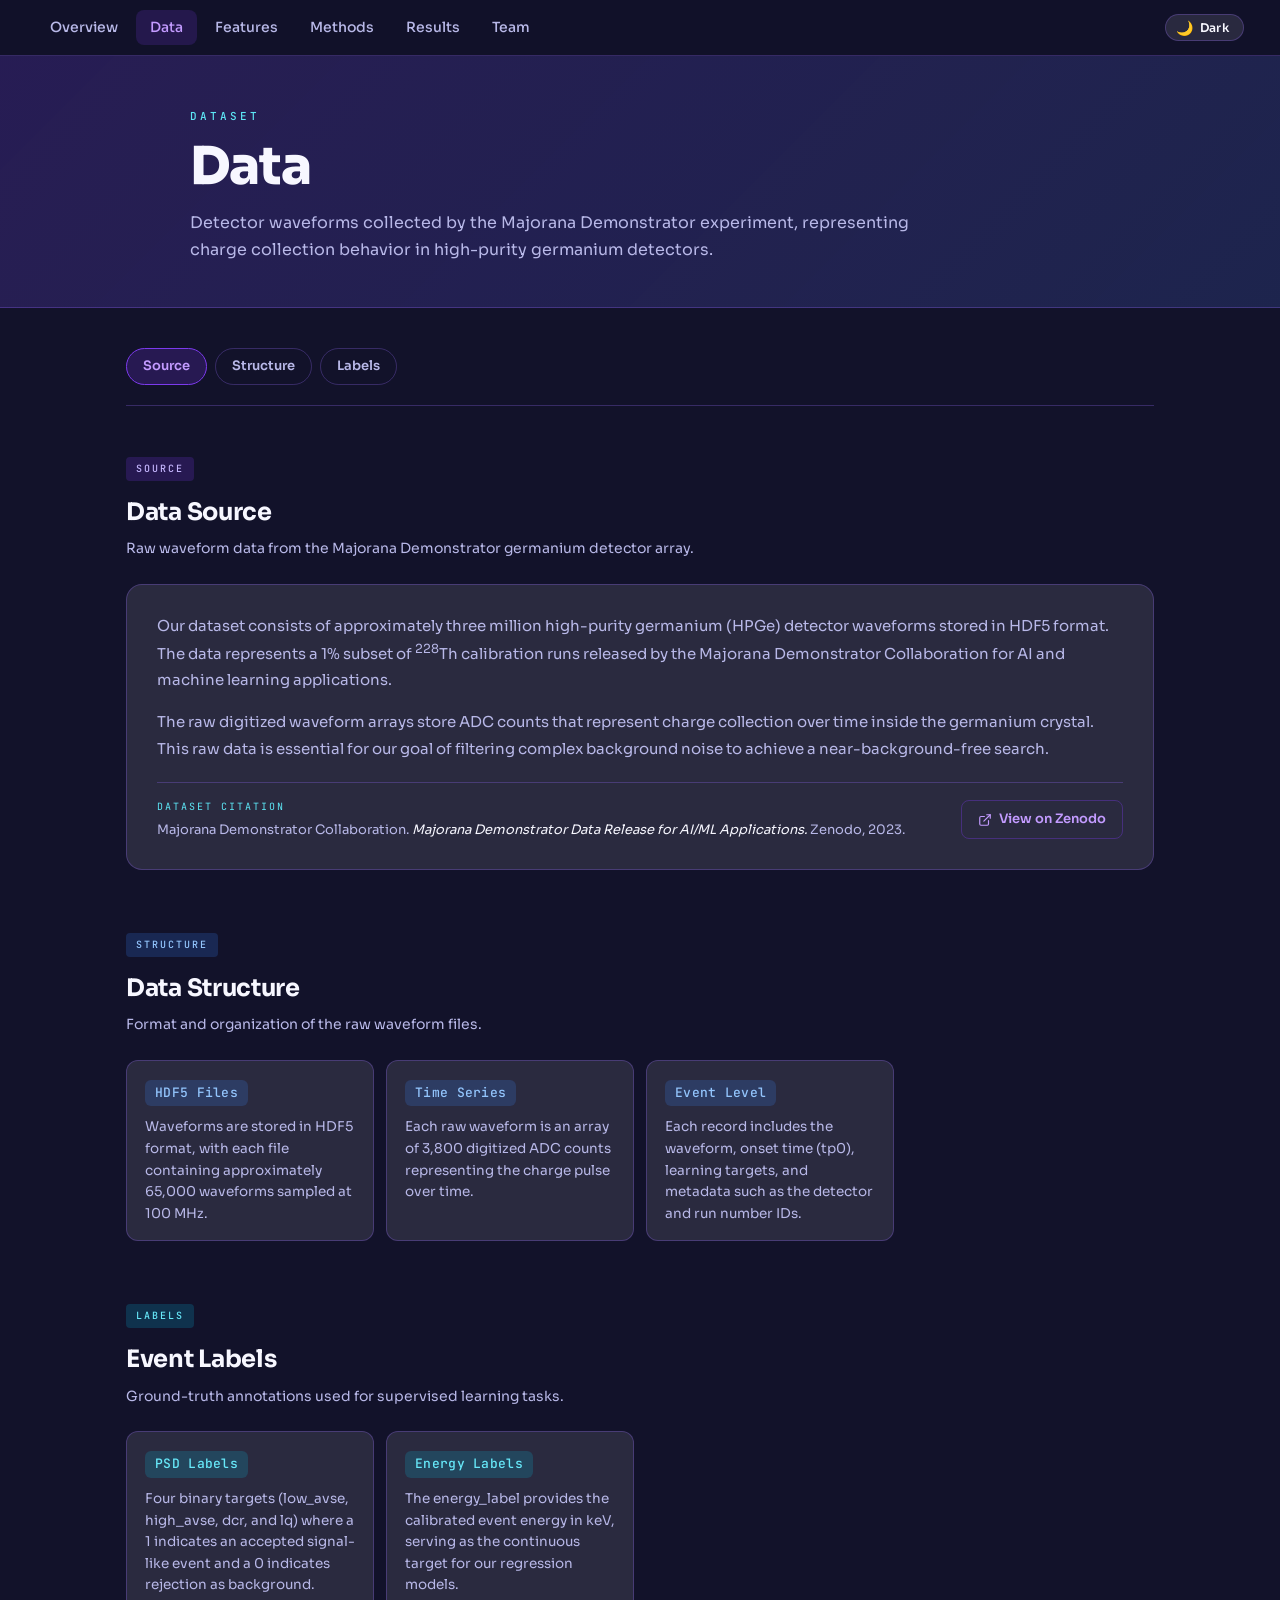
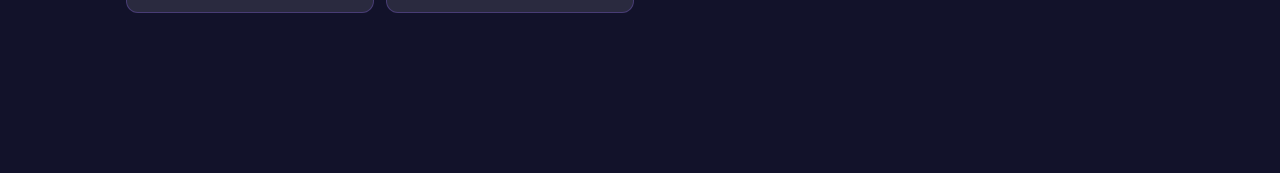
==== docs/data.html @ 9c604a99 "added dark/light theme" ====
<!DOCTYPE html>
<html lang="en">
<head>
  <meta charset="UTF-8" />
  <meta name="viewport" content="width=device-width, initial-scale=1.0" />
  <title>Data | Majorana Neutrino Hunt</title>
  <link rel="preconnect" href="https://fonts.googleapis.com">
  <link rel="preconnect" href="https://fonts.gstatic.com" crossorigin>
  <link href="https://fonts.googleapis.com/css2?family=Sora:wght@300;400;600;700;800&family=JetBrains+Mono:wght@400;500&display=swap" rel="stylesheet">
  <link rel="stylesheet" href="style.css" />
</head>

<script>
  // Apply saved theme immediately
  const saved = localStorage.getItem('theme') || 'dark';
  if (saved === 'light') {
    document.documentElement.setAttribute('data-theme', 'light');
    document.getElementById('theme-toggle').innerHTML = '<span class="toggle-icon">☀️</span><span class="toggle-label">Light</span>';
  }

  function toggleTheme() {
    const isLight = document.documentElement.getAttribute('data-theme') === 'light';
    if (isLight) {
      document.documentElement.removeAttribute('data-theme');
      localStorage.setItem('theme', 'dark');
      document.getElementById('theme-toggle').innerHTML = '<span class="toggle-icon">🌙</span><span class="toggle-label">Dark</span>';
    } else {
      document.documentElement.setAttribute('data-theme', 'light');
      localStorage.setItem('theme', 'light');
      document.getElementById('theme-toggle').innerHTML = '<span class="toggle-icon">☀️</span><span class="toggle-label">Light</span>';
    }
  }
</script>

<body class="subpage">

  <header class="topnav visible">
    <span class="topnav-brand">Majorana Neutrino Hunt</span>
    <nav class="topnav-links">
      <a href="index.html">Overview</a>
      <a href="data.html" class="active">Data</a>
      <a href="features.html">Features</a>
      <a href="methods.html">Methods</a>
      <a href="results.html">Results</a>
      <a href="team.html">Team</a>
    </nav>

    <button class="theme-toggle" id="theme-toggle" onclick="toggleTheme()">
      <span class="toggle-icon">🌙</span>
      <span class="toggle-label">Dark</span>
    </button>
  </header>

  <div class="subpage-layout">

    <div class="page-header">
      <div class="page-header-inner">
        <p class="page-eyebrow">Dataset</p>
        <h1 class="page-title">Data</h1>
        <p class="page-desc">
          Detector waveforms collected by the Majorana Demonstrator experiment,
          representing charge collection behavior in high-purity germanium detectors.
        </p>
      </div>
    </div>

    <main class="subpage-content">

      <div class="category-nav">
        <a href="#source" class="cat-link active">Source</a>
        <a href="#structure" class="cat-link">Structure</a>
        <a href="#labels" class="cat-link">Labels</a>
      </div>

      <!-- SOURCE -->
      <section id="source" class="feature-section">
        <div class="feature-section-header">
          <div class="feature-section-badge time">Source</div>
          <h2>Data Source</h2>
          <p>Raw waveform data from the Majorana Demonstrator germanium detector array.</p>
        </div>

        <div class="data-prose-card">
          <p>
            Our dataset consists of approximately three million high-purity germanium (HPGe) detector
            waveforms stored in HDF5 format. The data represents a 1% subset of
            <sup>228</sup>Th calibration runs released by the Majorana Demonstrator Collaboration
            for AI and machine learning applications.
          </p>
          <p>
            The raw digitized waveform arrays store ADC counts that represent charge collection over
            time inside the germanium crystal. This raw data is essential for our goal of filtering
            complex background noise to achieve a near-background-free search.
          </p>
          <div class="citation-row">
            <div class="citation-text">
              <span class="citation-label">Dataset Citation</span>
              Majorana Demonstrator Collaboration. <em>Majorana Demonstrator Data Release for AI/ML
              Applications.</em> Zenodo, 2023.
            </div>
            <a class="citation-link"
               href="https://zenodo.org/records/8257027"
               target="_blank"
               rel="noopener noreferrer">
              <svg width="14" height="14" viewBox="0 0 24 24" fill="none" stroke="currentColor" stroke-width="2" stroke-linecap="round" stroke-linejoin="round"><path d="M18 13v6a2 2 0 0 1-2 2H5a2 2 0 0 1-2-2V8a2 2 0 0 1 2-2h6"/><polyline points="15 3 21 3 21 9"/><line x1="10" y1="14" x2="21" y2="3"/></svg>
              View on Zenodo
            </a>
          </div>
        </div>
      </section>

      <!-- STRUCTURE -->
      <section id="structure" class="feature-section">
        <div class="feature-section-header">
          <div class="feature-section-badge tail">Structure</div>
          <h2>Data Structure</h2>
          <p>Format and organization of the raw waveform files.</p>
        </div>
        <div class="feature-grid">
          <div class="feature-card">
            <span class="feat-tag tail">HDF5 Files</span>
            <p>Waveforms are stored in HDF5 format, with each file containing approximately 65,000 waveforms sampled at 100 MHz.</p>
          </div>
          <div class="feature-card">
            <span class="feat-tag tail">Time Series</span>
            <p>Each raw waveform is an array of 3,800 digitized ADC counts representing the charge pulse over time.</p>
          </div>
          <div class="feature-card">
            <span class="feat-tag tail">Event Level</span>
            <p>Each record includes the waveform, onset time (tp0), learning targets, and metadata such as the detector and run number IDs.</p>
          </div>
        </div>
      </section>

      <!-- LABELS -->
      <section id="labels" class="feature-section">
        <div class="feature-section-header">
          <div class="feature-section-badge grad">Labels</div>
          <h2>Event Labels</h2>
          <p>Ground-truth annotations used for supervised learning tasks.</p>
        </div>
        <div class="feature-grid">
          <div class="feature-card">
            <span class="feat-tag grad">PSD Labels</span>
            <p>Four binary targets (low_avse, high_avse, dcr, and lq) where a 1 indicates an accepted signal-like event and a 0 indicates rejection as background.</p>
          </div>
          <div class="feature-card">
            <span class="feat-tag grad">Energy Labels</span>
            <p>The energy_label provides the calibrated event energy in keV, serving as the continuous target for our regression models.</p>
          </div>
        </div>
      </section>

    </main>
  </div>

</body>
</html>
---- docs/style.css ----
/* ============================================================
   ROOT & RESET
   ============================================================ */

/* DEFAULT: Dark theme */
:root {
  --bg: #12122a;
  --bg-surface: #1a1a3a;
  --text: #f7f7ff;
  --text-muted: #b8b8e8;
  --border: rgba(150, 110, 255, 0.28);
  --accent: #7c3aed;
  --accent-bright: #c39bff;
  --accent-blue: #7fb6ff;
  --accent-cyan: #5de6f5;
  --card-bg: rgba(255, 255, 255, 0.10);
  --card-hover: rgba(124, 58, 237, 0.18);
  --nav-bg: rgba(18, 18, 42, 0.95);
  --nav-h: 56px;
}

/* LIGHT theme overrides */
[data-theme="light"] {
  --bg: #f4f4fb;
  --bg-surface: #eaeaf5;
  --text: #0f0f2a;
  --text-muted: #5a5a8a;
  --border: rgba(100, 60, 200, 0.18);
  --accent: #7c3aed;
  --accent-bright: #6d28d9;
  --accent-blue: #2563eb;
  --accent-cyan: #0891b2;
  --card-bg: rgba(124, 58, 237, 0.06);
  --card-hover: rgba(124, 58, 237, 0.12);
  --nav-bg: rgba(244, 244, 251, 0.95);
}

* { box-sizing: border-box; margin: 0; padding: 0; }

html { scroll-behavior: smooth; }

body {
  font-family: 'Sora', system-ui, sans-serif;
  background: var(--bg);
  color: var(--text);
  line-height: 1.6;
  overflow-x: hidden;
  transition: background 0.3s ease, color 0.3s ease;
}

/* ============================================================
   STICKY TOP NAV
   ============================================================ */
.topnav {
  position: fixed;
  top: 0; left: 0; right: 0;
  z-index: 100;
  height: var(--nav-h);
  background: var(--nav-bg);
  backdrop-filter: blur(16px);
  -webkit-backdrop-filter: blur(16px);
  border-bottom: 1px solid var(--border);
  display: flex;
  align-items: center;
  justify-content: center;
  padding: 0 36px;
  gap: 16px;
  opacity: 0;
  pointer-events: none;
  transform: translateY(-100%);
  transition: opacity 0.3s ease, transform 0.3s ease, background 0.3s ease;
}

.topnav-brand { display: none; }

.topnav.visible {
  opacity: 1;
  pointer-events: all;
  transform: translateY(0);
}

body.subpage .topnav { justify-content: space-between; }

.topnav-links { display: flex; gap: 4px; }

.topnav-links a {
  text-decoration: none;
  color: var(--text-muted);
  padding: 6px 14px;
  border-radius: 8px;
  font-size: 14px;
  font-weight: 500;
  transition: color 0.2s, background 0.2s;
}

.topnav-links a:hover { color: var(--text); background: var(--card-bg); }

.topnav-links a.active {
  color: var(--accent-bright);
  background: rgba(124, 58, 237, 0.18);
}

/* ============================================================
   THEME TOGGLE BUTTON
   ============================================================ */
.theme-toggle {
  display: flex;
  align-items: center;
  gap: 6px;
  background: var(--card-bg);
  border: 1px solid var(--border);
  color: var(--text);
  border-radius: 20px;
  padding: 5px 14px 5px 10px;
  cursor: pointer;
  font-size: 12px;
  font-family: inherit;
  font-weight: 600;
  letter-spacing: 0.3px;
  transition: background 0.2s, border-color 0.2s, color 0.2s;
  flex-shrink: 0;
  white-space: nowrap;
}

.theme-toggle:hover {
  background: var(--card-hover);
  border-color: var(--accent);
}

.theme-toggle .toggle-icon { font-size: 14px; line-height: 1; }

@media (max-width: 640px) {
  .theme-toggle .toggle-label { display: none; }
}

/* ============================================================
   HERO SCREEN
   ============================================================ */
.hero-screen {
  position: relative;
  min-height: 100vh;
  display: flex;
  align-items: center;
  justify-content: center;
  overflow: hidden;
}

.hero-bg {
  position: absolute;
  inset: 0;
  background: radial-gradient(ellipse 80% 60% at 50% 40%, rgba(99, 40, 200, 0.18) 0%, transparent 70%),
              radial-gradient(ellipse 50% 40% at 20% 80%, rgba(59, 130, 246, 0.12) 0%, transparent 60%),
              linear-gradient(160deg, #080820 0%, #0a0830 40%, #06101e 100%);
  transition: background 0.4s ease;
}

[data-theme="light"] .hero-bg {
  background: radial-gradient(ellipse 80% 60% at 50% 40%, rgba(99, 40, 200, 0.10) 0%, transparent 70%),
              radial-gradient(ellipse 50% 40% at 20% 80%, rgba(59, 130, 246, 0.08) 0%, transparent 60%),
              linear-gradient(160deg, #f0f0fa 0%, #ece8f8 40%, #e8f0fb 100%);
}

.orb { position: absolute; border-radius: 50%; filter: blur(80px); pointer-events: none; }

.orb1 {
  width: 600px; height: 600px;
  background: radial-gradient(circle, rgba(124, 58, 237, 0.25) 0%, transparent 70%);
  top: -100px; left: -100px;
  animation: drift1 20s ease-in-out infinite;
}

.orb2 {
  width: 400px; height: 400px;
  background: radial-gradient(circle, rgba(59, 130, 246, 0.2) 0%, transparent 70%);
  bottom: 0; right: 50px;
  animation: drift2 16s ease-in-out infinite;
}

.orb3 {
  width: 300px; height: 300px;
  background: radial-gradient(circle, rgba(6, 182, 212, 0.15) 0%, transparent 70%);
  top: 40%; right: 10%;
  animation: drift1 22s ease-in-out infinite reverse;
}

@keyframes drift1 {
  0%, 100% { transform: translate(0, 0); }
  33% { transform: translate(40px, -30px); }
  66% { transform: translate(-20px, 40px); }
}

@keyframes drift2 {
  0%, 100% { transform: translate(0, 0); }
  50% { transform: translate(-50px, -40px); }
}

.particle-field { position: absolute; inset: 0; }

.particle {
  position: absolute;
  border-radius: 50%;
  background: var(--accent-bright);
  animation: float-particle linear infinite;
}

@keyframes float-particle {
  0% { transform: translateY(0) scale(1); opacity: 0; }
  10% { opacity: 1; }
  90% { opacity: 1; }
  100% { transform: translateY(-80px) scale(0.5); opacity: 0; }
}

.hero-content {
  position: relative;
  z-index: 2;
  text-align: center;
  padding: 40px 24px;
  max-width: 780px;
  animation: hero-in 1.2s cubic-bezier(0.2, 0.8, 0.3, 1) both;
}

@keyframes hero-in {
  from { opacity: 0; transform: translateY(30px); }
  to { opacity: 1; transform: translateY(0); }
}

.hero-eyebrow {
  font-family: 'JetBrains Mono', monospace;
  font-size: 12px;
  font-weight: 500;
  letter-spacing: 3px;
  text-transform: uppercase;
  color: var(--accent-cyan);
  margin-bottom: 20px;
  animation: hero-in 1s 0.1s both;
}

.hero-title {
  font-size: clamp(52px, 10vw, 96px);
  font-weight: 800;
  line-height: 1.0;
  letter-spacing: -2px;
  color: var(--text);
  margin-bottom: 24px;
  animation: hero-in 1s 0.2s both;
}

.hero-accent {
  background: linear-gradient(135deg, var(--accent-bright) 0%, var(--accent-cyan) 60%, var(--accent-blue) 100%);
  -webkit-background-clip: text;
  -webkit-text-fill-color: transparent;
  background-clip: text;
}

.hero-sub {
  font-size: 17px;
  color: var(--text-muted);
  max-width: 56ch;
  margin: 0 auto 32px;
  line-height: 1.7;
  animation: hero-in 1s 0.35s both;
}

.hero-actions {
  animation: hero-in 1s 0.5s both;
  display: flex;
  flex-wrap: wrap;
  gap: 12px;
  justify-content: center;
}

.btn-hero {
  display: inline-flex;
  align-items: center;
  gap: 8px;
  padding: 13px 26px;
  border-radius: 12px;
  text-decoration: none;
  font-weight: 600;
  font-size: 15px;
  transition: all 0.2s ease;
  border: 1px solid transparent;
}

.btn-hero.primary {
  background: linear-gradient(135deg, var(--accent) 0%, #6d28d9 100%);
  color: #fff;
  border-color: rgba(168, 85, 247, 0.4);
  box-shadow: 0 0 30px rgba(124, 58, 237, 0.35);
}

.btn-hero.primary:hover {
  transform: translateY(-2px);
  box-shadow: 0 0 50px rgba(124, 58, 237, 0.55);
}

.btn-hero.secondary {
  background: rgba(255, 255, 255, 0.08);
  color: var(--text);
  border-color: rgba(150, 110, 255, 0.35);
  backdrop-filter: blur(8px);
}

[data-theme="light"] .btn-hero.secondary {
  background: rgba(124, 58, 237, 0.08);
  border-color: var(--border);
}

.btn-hero.secondary:hover {
  background: rgba(255, 255, 255, 0.14);
  border-color: var(--accent-bright);
  transform: translateY(-2px);
}

.hero-scroll-hint {
  position: absolute;
  bottom: 32px;
  left: 50%;
  transform: translateX(-50%);
  display: flex;
  flex-direction: column;
  align-items: center;
  gap: 6px;
  color: var(--text-muted);
  font-size: 11px;
  font-family: 'JetBrains Mono', monospace;
  letter-spacing: 2px;
  text-transform: uppercase;
  animation: scroll-hint-in 1s 1s both;
}

@keyframes scroll-hint-in {
  from { opacity: 0; transform: translateX(-50%) translateY(10px); }
  to   { opacity: 1; transform: translateX(-50%) translateY(0); }
}

.scroll-arrow { animation: bounce 2s ease-in-out infinite; font-size: 18px; }

@keyframes bounce {
  0%, 100% { transform: translateY(0); }
  50% { transform: translateY(6px); }
}

/* ============================================================
   INLINE NAV
   ============================================================ */
.inline-nav {
  background: var(--bg-surface);
  border-bottom: 1px solid var(--border);
  position: relative;
  z-index: 10;
}

.inline-nav.pinned { position: relative; }

.inline-nav-inner {
  max-width: 1100px;
  margin: 0 auto;
  padding: 0 36px;
  display: flex;
  justify-content: center;
}

.inline-nav-links {
  display: flex;
  gap: 2px;
  overflow-x: auto;
  scrollbar-width: none;
  justify-content: center;
}
.inline-nav-links::-webkit-scrollbar { display: none; }

.inline-nav-links a {
  text-decoration: none;
  color: var(--text-muted);
  padding: 14px 18px;
  font-size: 14px;
  font-weight: 500;
  white-space: nowrap;
  border-bottom: 2px solid transparent;
  transition: color 0.2s, border-color 0.2s;
}

.inline-nav-links a:hover { color: var(--text); }

.inline-nav-links a.active {
  color: var(--accent-bright);
  border-bottom-color: var(--accent-bright);
}

/* ============================================================
   MAIN CONTENT
   ============================================================ */
.content-area {
  max-width: 1100px;
  margin: 0 auto;
  padding: 48px 36px 100px;
}

.note-banner {
  display: flex;
  align-items: flex-start;
  gap: 12px;
  background: rgba(109, 40, 217, 0.1);
  border: 1px solid rgba(109, 40, 217, 0.35);
  border-left: 4px solid var(--accent);
  padding: 14px 18px;
  border-radius: 12px;
  color: #c4b5fd;
  font-size: 14px;
  margin-bottom: 48px;
  line-height: 1.5;
}

[data-theme="light"] .note-banner { color: var(--accent); }

.note-icon { font-size: 18px; flex-shrink: 0; }

.section { margin-bottom: 64px; }

.section-heading {
  font-size: 32px;
  font-weight: 700;
  margin-bottom: 28px;
  letter-spacing: -0.5px;
  color: var(--text);
  position: relative;
  padding-bottom: 14px;
}

.section-heading::after {
  content: '';
  position: absolute;
  bottom: 0; left: 0;
  width: 48px; height: 3px;
  background: linear-gradient(90deg, var(--accent-bright), var(--accent-cyan));
  border-radius: 2px;
}

.card-grid { display: grid; grid-template-columns: 1fr 1fr; gap: 16px; }

.card {
  background: var(--card-bg);
  border: 1px solid var(--border);
  border-radius: 16px;
  padding: 24px;
  transition: background 0.2s, border-color 0.2s, transform 0.2s;
}

.card:hover { background: var(--card-hover); border-color: rgba(120, 80, 255, 0.4); transform: translateY(-2px); }
.card.wide { grid-column: 1 / -1; }
.card-icon { font-size: 28px; margin-bottom: 12px; }
.card h3 { font-size: 16px; font-weight: 700; margin-bottom: 10px; color: var(--text); }
.card p { font-size: 15px; color: var(--text-muted); line-height: 1.65; }

/* ============================================================
   RESPONSIVE
   ============================================================ */
@media (max-width: 640px) {
  .card-grid { grid-template-columns: 1fr; }
  .card.wide { grid-column: auto; }
  .topnav-brand { display: none; }
  .hero-title { letter-spacing: -1px; }
  .content-area { padding: 32px 20px 60px; }
  .inline-nav-inner { padding: 0 20px; }
}

/* ============================================================
   SUBPAGE LAYOUT
   ============================================================ */
body.subpage { background: var(--bg); }

body.subpage .topnav {
  opacity: 1;
  pointer-events: all;
  transform: translateY(0);
}

.subpage-layout { padding-top: var(--nav-h); min-height: 100vh; }

.page-header {
  background: linear-gradient(135deg, rgba(99,40,200,0.18) 0%, rgba(59,130,246,0.1) 100%),
              var(--bg-surface);
  border-bottom: 1px solid var(--border);
  padding: 52px 36px 44px;
  transition: background 0.3s ease;
}

[data-theme="light"] .page-header {
  background: linear-gradient(135deg, rgba(124,58,237,0.08) 0%, rgba(59,130,246,0.06) 100%),
              var(--bg-surface);
}

.page-header-inner { max-width: 900px; margin: 0 auto; }

.page-eyebrow {
  font-family: 'JetBrains Mono', monospace;
  font-size: 11px;
  font-weight: 500;
  letter-spacing: 3px;
  text-transform: uppercase;
  color: var(--accent-cyan);
  margin-bottom: 12px;
}

.page-title {
  font-size: clamp(32px, 5vw, 52px);
  font-weight: 800;
  letter-spacing: -1px;
  color: var(--text);
  margin-bottom: 14px;
  line-height: 1.1;
}

.page-desc { font-size: 16px; color: var(--text-muted); max-width: 60ch; line-height: 1.7; }

.subpage-content { max-width: 1100px; margin: 0 auto; padding: 40px 36px 100px; }

.category-nav {
  display: flex;
  gap: 8px;
  flex-wrap: wrap;
  margin-bottom: 48px;
  padding-bottom: 20px;
  border-bottom: 1px solid var(--border);
}

.cat-link {
  text-decoration: none;
  font-size: 13px;
  font-weight: 600;
  padding: 7px 16px;
  border-radius: 999px;
  border: 1px solid var(--border);
  color: var(--text-muted);
  transition: all 0.2s;
}

.cat-link:hover { color: var(--text); border-color: rgba(120,80,255,0.5); }

.cat-link.active {
  background: rgba(124,58,237,0.2);
  border-color: var(--accent);
  color: var(--accent-bright);
}

[data-theme="light"] .cat-link.active { color: var(--accent); }

.feature-section { margin-bottom: 60px; scroll-margin-top: calc(var(--nav-h) + 20px); }
.feature-section-header { margin-bottom: 24px; }
.feature-section-header h2 { font-size: 24px; font-weight: 700; color: var(--text); margin: 8px 0 6px; letter-spacing: -0.3px; }
.feature-section-header p { font-size: 14px; color: var(--text-muted); }

.feature-section-badge {
  display: inline-block;
  font-family: 'JetBrains Mono', monospace;
  font-size: 10px;
  font-weight: 500;
  letter-spacing: 2px;
  text-transform: uppercase;
  padding: 4px 10px;
  border-radius: 4px;
  margin-bottom: 4px;
}

.feature-section-badge.time { background: rgba(124,58,237,0.2); color: #c4b5fd; }
.feature-section-badge.tail { background: rgba(59,130,246,0.2); color: #93c5fd; }
.feature-section-badge.grad { background: rgba(6,182,212,0.2); color: #67e8f9; }
.feature-section-badge.freq { background: rgba(16,185,129,0.2); color: #6ee7b7; }

[data-theme="light"] .feature-section-badge.time { color: #6d28d9; }
[data-theme="light"] .feature-section-badge.tail { color: #1d4ed8; }
[data-theme="light"] .feature-section-badge.grad { color: #0891b2; }
[data-theme="light"] .feature-section-badge.freq { color: #059669; }

.feature-grid { display: grid; grid-template-columns: repeat(auto-fill, minmax(240px, 1fr)); gap: 12px; }

.feature-card {
  background: var(--card-bg);
  border: 1px solid var(--border);
  border-radius: 12px;
  padding: 18px 18px 16px;
  transition: background 0.2s, border-color 0.2s, transform 0.2s;
}

.feature-card:hover { background: var(--card-hover); border-color: rgba(120,80,255,0.4); transform: translateY(-2px); }
.feature-card p { font-size: 13.5px; color: var(--text-muted); line-height: 1.6; margin-top: 10px; }

.feat-tag {
  display: inline-block;
  font-family: 'JetBrains Mono', monospace;
  font-size: 13px;
  font-weight: 500;
  padding: 3px 10px;
  border-radius: 6px;
  letter-spacing: 0.3px;
}

.feat-tag.time { background: rgba(124,58,237,0.2); color: #c4b5fd; }
.feat-tag.tail { background: rgba(59,130,246,0.2); color: #93c5fd; }
.feat-tag.grad { background: rgba(6,182,212,0.2); color: #67e8f9; }
.feat-tag.freq { background: rgba(16,185,129,0.2); color: #6ee7b7; }

[data-theme="light"] .feat-tag.time { color: #6d28d9; }
[data-theme="light"] .feat-tag.tail { color: #1d4ed8; }
[data-theme="light"] .feat-tag.grad { color: #0891b2; }
[data-theme="light"] .feat-tag.freq { color: #059669; }

@media (max-width: 640px) {
  .page-header { padding: 36px 20px 32px; }
  .subpage-content { padding: 28px 20px 60px; }
  .feature-grid { grid-template-columns: 1fr; }
  .stat-row { grid-template-columns: 1fr; }
  .importance-row { grid-template-columns: 120px 1fr 40px; }
  .team-grid { grid-template-columns: 1fr; }
}

/* ============================================================
   RESULTS PAGE COMPONENTS
   ============================================================ */
.results-section-title { margin-bottom: 20px; }
.results-section-title h2 { font-size: 28px; font-weight: 700; color: var(--text); margin: 8px 0 8px; letter-spacing: -0.3px; }
.results-section-title p { font-size: 15px; color: var(--text-muted); max-width: 70ch; line-height: 1.7; }

.results-section-divider { border: none; border-top: 1px solid var(--border); margin-bottom: 40px; }

.metric-strip { display: flex; flex-wrap: wrap; gap: 10px; margin-top: 20px; }

.metric-chip {
  display: flex;
  flex-direction: column;
  gap: 3px;
  background: var(--card-bg);
  border: 1px solid var(--border);
  border-radius: 10px;
  padding: 10px 16px;
  min-width: 140px;
}

.metric-chip-label { font-family: 'JetBrains Mono', monospace; font-size: 10px; letter-spacing: 1.5px; text-transform: uppercase; color: var(--text-muted); }
.metric-chip-value { font-size: 14px; font-weight: 700; color: var(--text); }

.result-subsection {
  background: var(--card-bg);
  border: 1px solid var(--border);
  border-radius: 18px;
  padding: 28px;
  margin-bottom: 20px !important;
  transition: border-color 0.2s;
}

.result-subsection:hover { border-color: rgba(120, 80, 255, 0.35); }

.result-subsection-header {
  display: flex;
  align-items: center;
  justify-content: space-between;
  margin-bottom: 24px;
  flex-wrap: wrap;
  gap: 12px;
}

.result-owner-badge { display: flex; align-items: center; gap: 14px; }

.owner-avatar {
  width: 44px; height: 44px;
  border-radius: 50%;
  display: flex; align-items: center; justify-content: center;
  font-size: 16px; font-weight: 800; color: #fff;
  flex-shrink: 0; letter-spacing: -0.5px;
}

.reg-avatar { background: linear-gradient(135deg, var(--accent) 0%, var(--accent-blue) 100%); font-size: 12px; }

.owner-name { display: block; font-size: 15px; font-weight: 700; color: var(--text); }
.owner-label { display: block; font-family: 'JetBrains Mono', monospace; font-size: 11px; color: var(--text-muted); margin-top: 2px; }

.result-meta-pill {
  font-family: 'JetBrains Mono', monospace;
  font-size: 11px; font-weight: 600;
  letter-spacing: 1px; text-transform: uppercase;
  padding: 5px 14px; border-radius: 999px;
}

.result-meta-pill.time { background: rgba(124,58,237,0.2); color: #c4b5fd; border: 1px solid rgba(124,58,237,0.3); }
.result-meta-pill.tail { background: rgba(59,130,246,0.2); color: #93c5fd; border: 1px solid rgba(59,130,246,0.3); }
.result-meta-pill.grad { background: rgba(6,182,212,0.2); color: #67e8f9; border: 1px solid rgba(6,182,212,0.3); }
.result-meta-pill.freq { background: rgba(16,185,129,0.2); color: #6ee7b7; border: 1px solid rgba(16,185,129,0.3); }

[data-theme="light"] .result-meta-pill.time { color: #6d28d9; }
[data-theme="light"] .result-meta-pill.tail { color: #1d4ed8; }
[data-theme="light"] .result-meta-pill.grad { color: #0891b2; }
[data-theme="light"] .result-meta-pill.freq { color: #059669; }

.result-body { display: grid; grid-template-columns: repeat(3, 1fr); gap: 12px; margin-bottom: 24px; }

.score-card {
  background: rgba(255,255,255,0.03);
  border: 1px solid var(--border);
  border-radius: 12px; padding: 18px 20px; text-align: center;
}

[data-theme="light"] .score-card { background: rgba(124,58,237,0.04); }

.score-label { font-family: 'JetBrains Mono', monospace; font-size: 11px; letter-spacing: 1.5px; text-transform: uppercase; color: var(--text-muted); margin-bottom: 8px; }
.score-value { font-size: 32px; font-weight: 800; letter-spacing: -1px; color: var(--text); line-height: 1; margin-bottom: 4px; }
.score-sub { font-size: 11px; color: var(--text-muted); opacity: 0.6; }

.result-description {
  background: rgba(255,255,255,0.02);
  border-left: 3px solid rgba(120,80,255,0.35);
  border-radius: 0 8px 8px 0;
  padding: 14px 18px; margin-bottom: 20px;
}

[data-theme="light"] .result-description { background: rgba(124,58,237,0.04); }

.result-description p { font-size: 14px; color: var(--text-muted); line-height: 1.7; }

.result-image-slot {
  border: 2px dashed rgba(120,80,255,0.25);
  border-radius: 12px; padding: 40px 24px;
  display: flex; align-items: center; justify-content: center;
  background: rgba(120,80,255,0.03); min-height: 160px;
}

.result-image-slot img { max-width: 100%; border-radius: 8px; }
.image-slot-label { font-size: 13px; color: var(--text-muted); opacity: 0.5; font-style: italic; }

@media (max-width: 640px) {
  .result-body { grid-template-columns: 1fr; }
  .metric-strip { flex-direction: column; }
  .result-subsection { padding: 20px; }
}

/* ============================================================
   PROSE CARD / CITATIONS / PIPELINE
   ============================================================ */
.data-prose-card {
  background: var(--card-bg);
  border: 1px solid var(--border);
  border-radius: 16px; padding: 28px 30px;
  display: flex; flex-direction: column; gap: 16px;
}

.data-prose-card p { font-size: 15px; color: var(--text-muted); line-height: 1.75; }

.citation-row {
  display: flex; align-items: center; justify-content: space-between;
  gap: 20px; flex-wrap: wrap;
  padding-top: 16px; margin-top: 4px;
  border-top: 1px solid var(--border);
}

.citation-label { display: block; font-family: 'JetBrains Mono', monospace; font-size: 10px; letter-spacing: 2px; text-transform: uppercase; color: var(--accent-cyan); margin-bottom: 5px; }
.citation-text { font-size: 13px; color: var(--text-muted); line-height: 1.6; }
.citation-text em { color: var(--text); font-style: italic; }

.citation-link {
  display: inline-flex; align-items: center; gap: 7px;
  font-size: 13px; font-weight: 600; text-decoration: none;
  color: var(--accent-bright); padding: 8px 16px;
  border: 1px solid rgba(124,58,237,0.35); border-radius: 8px;
  white-space: nowrap; transition: background 0.2s, border-color 0.2s; flex-shrink: 0;
}

.citation-link:hover { background: rgba(124,58,237,0.15); border-color: var(--accent-bright); }

.pipeline-steps { display: flex; flex-direction: column; gap: 0; }

.pipeline-step {
  display: flex; gap: 20px; align-items: flex-start;
  background: var(--card-bg); border: 1px solid var(--border);
  border-radius: 14px; padding: 20px 24px;
  transition: background 0.2s, border-color 0.2s;
}

.pipeline-step:hover { background: var(--card-hover); border-color: rgba(120,80,255,0.4); }

.step-num { font-family: 'JetBrains Mono', monospace; font-size: 22px; font-weight: 700; color: var(--accent-bright); opacity: 0.5; min-width: 36px; line-height: 1; padding-top: 3px; }
.step-body h3 { font-size: 16px; font-weight: 700; color: var(--text); margin-bottom: 6px; }
.step-body p { font-size: 14px; color: var(--text-muted); line-height: 1.65; }
.pipeline-arrow { text-align: center; color: var(--accent-bright); font-size: 20px; opacity: 0.4; padding: 6px 0; }

/* ============================================================
   STAT ROW
   ============================================================ */
.stat-row { display: grid; grid-template-columns: repeat(3, 1fr); gap: 16px; }

.stat-card {
  background: var(--card-bg); border: 1px solid var(--border);
  border-radius: 16px; padding: 28px 24px; text-align: center;
  transition: background 0.2s, border-color 0.2s;
}

.stat-card:hover { background: var(--card-hover); border-color: rgba(120,80,255,0.4); }

.stat-value {
  font-size: 42px; font-weight: 800; letter-spacing: -1px;
  background: linear-gradient(135deg, var(--accent-bright), var(--accent-cyan));
  -webkit-background-clip: text; -webkit-text-fill-color: transparent; background-clip: text;
  line-height: 1; margin-bottom: 10px;
}

.stat-unit { font-size: 16px; font-weight: 600; margin-left: 3px; }
.stat-label { font-size: 13px; color: var(--text-muted); font-weight: 500; }

/* ============================================================
   TABLES
   ============================================================ */
.table-wrap { overflow-x: auto; border-radius: 14px; border: 1px solid var(--border); }
.results-table { width: 100%; border-collapse: collapse; font-size: 14px; }

.results-table th {
  background: rgba(255,255,255,0.04);
  color: var(--text-muted); font-weight: 600; font-size: 12px;
  letter-spacing: 1px; text-transform: uppercase;
  padding: 14px 18px; text-align: left;
  border-bottom: 1px solid var(--border);
  font-family: 'JetBrains Mono', monospace;
}

[data-theme="light"] .results-table th { background: var(--card-bg); }

.results-table td { padding: 14px 18px; color: var(--text-muted); border-bottom: 1px solid rgba(120,80,255,0.08); }
.results-table tbody tr:last-child td { border-bottom: none; }
.results-table tbody tr:hover td { background: rgba(124,58,237,0.06); }
.table-note { font-size: 12px; color: var(--text-muted); opacity: 0.6; margin-top: 12px; font-style: italic; }

/* ============================================================
   FEATURE IMPORTANCE BARS
   ============================================================ */
.importance-list { display: flex; flex-direction: column; gap: 12px; }
.importance-row { display: grid; grid-template-columns: 160px 1fr 48px; align-items: center; gap: 16px; }
.importance-name { font-family: 'JetBrains Mono', monospace; font-size: 13px; color: var(--text); font-weight: 500; }
.importance-bar-wrap { background: rgba(255,255,255,0.05); border-radius: 99px; height: 8px; overflow: hidden; }
[data-theme="light"] .importance-bar-wrap { background: rgba(120,80,255,0.1); }
.importance-bar { height: 100%; border-radius: 99px; transition: width 0.6s ease; }
.importance-bar.time { background: linear-gradient(90deg, var(--accent), var(--accent-bright)); }
.importance-bar.tail { background: linear-gradient(90deg, #1d4ed8, #60a5fa); }
.importance-bar.grad { background: linear-gradient(90deg, #0891b2, #67e8f9); }
.importance-bar.freq { background: linear-gradient(90deg, #059669, #6ee7b7); }
.importance-pct { font-family: 'JetBrains Mono', monospace; font-size: 12px; color: var(--text-muted); text-align: right; }

/* ============================================================
   TEAM CARDS
   ============================================================ */
.team-grid { display: grid; grid-template-columns: repeat(auto-fill, minmax(260px, 1fr)); gap: 16px; }

.team-card {
  background: var(--card-bg); border: 1px solid var(--border);
  border-radius: 16px; padding: 24px;
  display: flex; gap: 18px; align-items: flex-start;
  transition: background 0.2s, border-color 0.2s, transform 0.2s;
}

.team-card:hover { background: var(--card-hover); border-color: rgba(120,80,255,0.4); transform: translateY(-2px); }

.team-avatar {
  width: 52px; height: 52px; border-radius: 50%;
  background: linear-gradient(135deg, var(--accent) 0%, var(--accent-cyan) 100%);
  display: flex; align-items: center; justify-content: center;
  font-size: 22px; font-weight: 700; color: #fff; flex-shrink: 0;
}

.team-avatar.advisor { background: linear-gradient(135deg, #059669 0%, #06b6d4 100%); }
.team-info h3 { font-size: 15px; font-weight: 700; color: var(--text); margin-bottom: 4px; }
.team-role { font-size: 13px; color: var(--text-muted); margin-bottom: 12px; }
.team-links { display: flex; gap: 8px; }

.team-link {
  font-size: 12px; font-weight: 600; text-decoration: none;
  color: var(--accent-bright); padding: 4px 10px;
  border: 1px solid rgba(124,58,237,0.35); border-radius: 6px;
  transition: background 0.2s;
}

[data-theme="light"] .team-link { color: var(--accent); }
.team-link:hover { background: rgba(124,58,237,0.15); }

.mono { font-family: 'JetBrains Mono', monospace; font-size: 12px; }
.team-note { font-size: 13px; color: var(--text-muted); opacity: 0.75; margin-top: 6px; line-height: 1.55; }

/* ============================================================
   OVERVIEW PAGE SECTION COMPONENTS
   ============================================================ */
.section { margin-bottom: 72px; }

.section-label {
  font-family: 'JetBrains Mono', monospace;
  font-size: 11px; font-weight: 500;
  letter-spacing: 3px; text-transform: uppercase;
  color: var(--accent-cyan); margin-bottom: 10px;
}

.section-intro { font-size: 16px; color: var(--text-muted); max-width: 65ch; line-height: 1.75; margin-bottom: 28px; }

.two-col { display: grid; grid-template-columns: 1fr 1fr; gap: 20px; align-items: start; }

@media (max-width: 760px) { .two-col { grid-template-columns: 1fr; } }

.image-block img { width: 100%; border-radius: 14px; border: 1px solid var(--border); display: block; }
.card-stack { display: flex; flex-direction: column; gap: 12px; }

/* ============================================================
   LEGACY / OVERRIDE
   ============================================================ */
.container { max-width: 980px; margin: 0 auto; padding: 32px 20px 80px; }

.btn {
  display: inline-block; padding: 10px 14px; border-radius: 10px;
  border: 1px solid var(--border); text-decoration: none;
  font-weight: 600; font-size: 14px; color: var(--text); background: var(--card-bg);
}

.btn.primary { background: var(--accent); color: #fff; border-color: var(--accent); }

.small { color: var(--text); font-size: 18px; }
ul { margin: 10px 0 0 18px; }
.grid { display: grid; grid-template-columns: 1fr; gap: 16px; margin-top: 16px; }

@media (min-width: 900px) { .grid { grid-template-columns: 1fr 1fr; } }
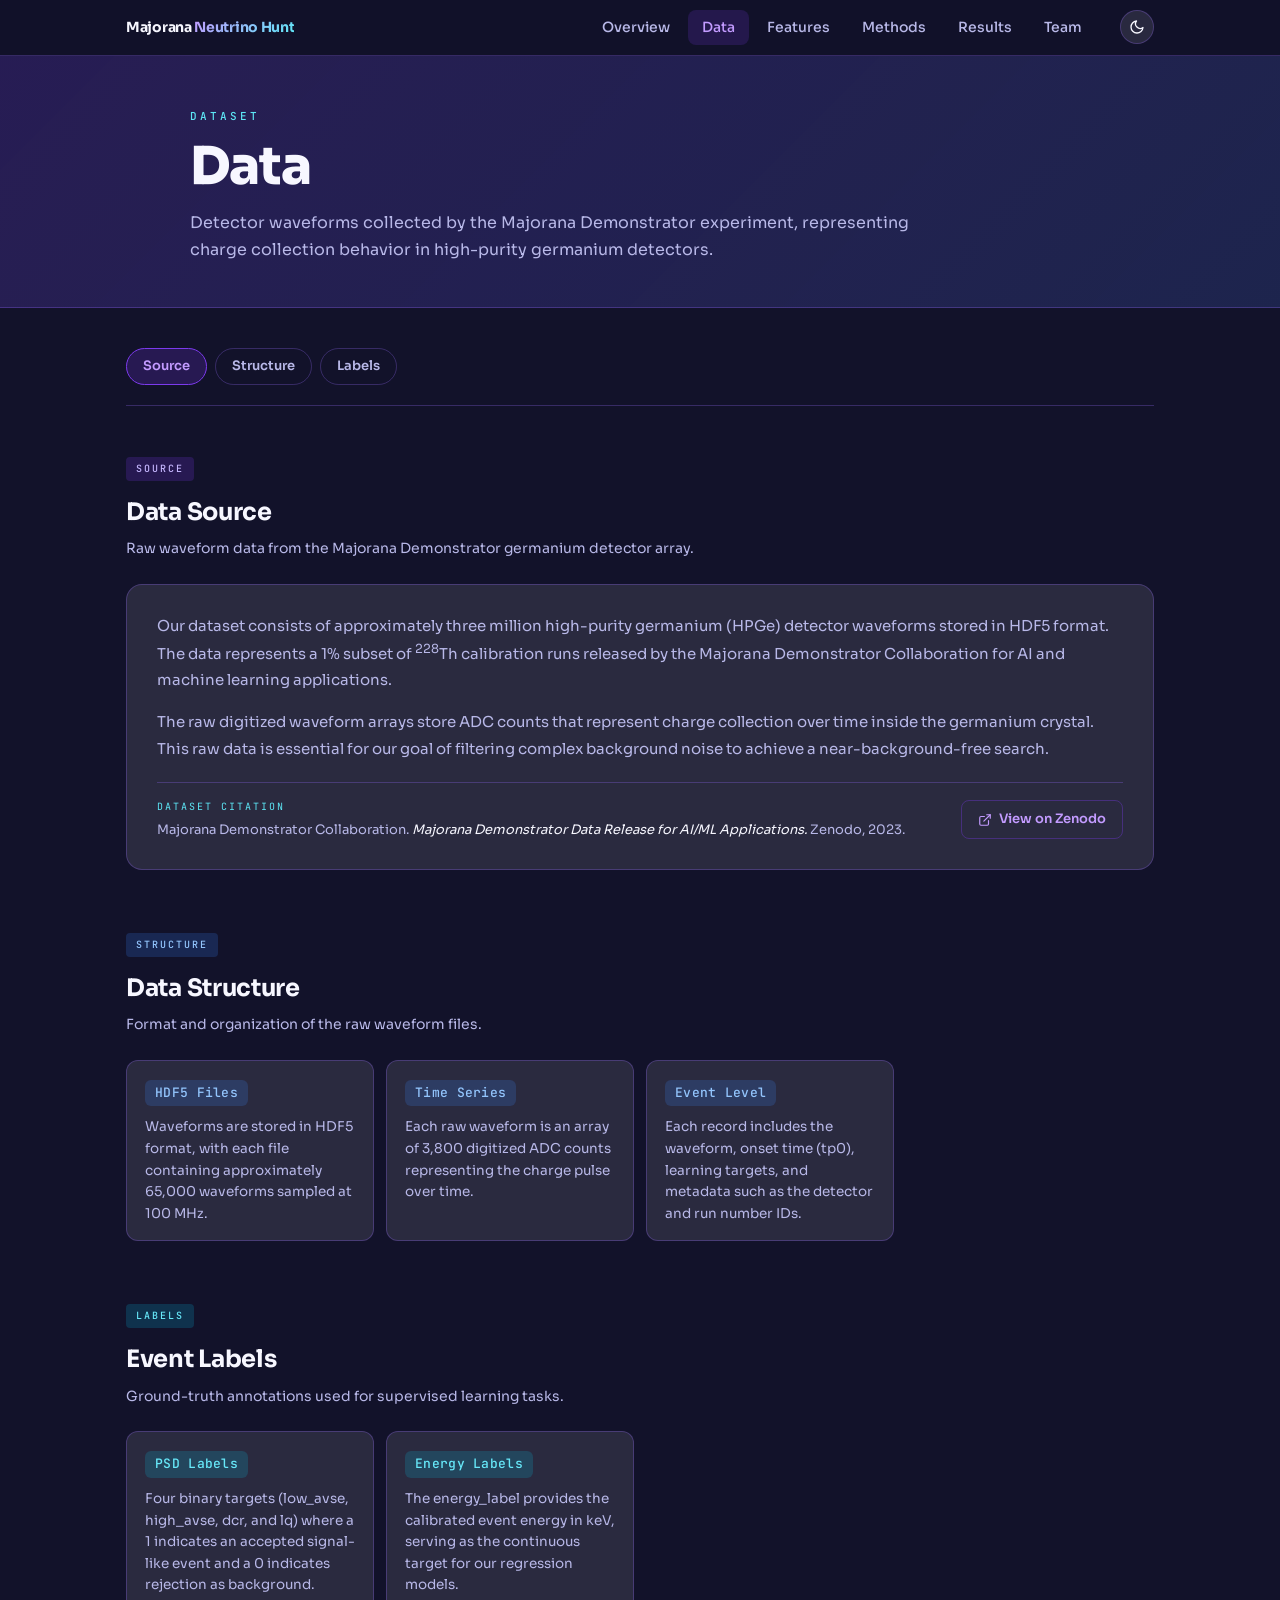
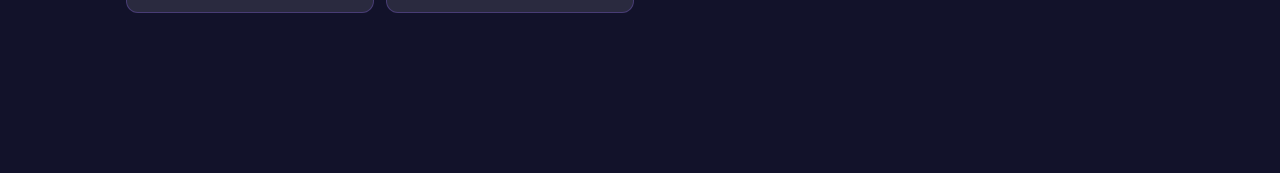
==== commit e37e1c83: "changed nav menu" ====
--- a/docs/data.html
+++ b/docs/data.html
@@ -11,11 +11,17 @@
 </head>
 
 <script>
-  // Apply saved theme immediately
+  const sunIcon = `<svg width="16" height="16" viewBox="0 0 24 24" fill="none" stroke="currentColor" stroke-width="2" stroke-linecap="round" stroke-linejoin="round"><circle cx="12" cy="12" r="5"/><line x1="12" y1="2" x2="12" y2="4"/><line x1="12" y1="20" x2="12" y2="22"/><line x1="4.22" y1="4.22" x2="5.64" y2="5.64"/><line x1="18.36" y1="18.36" x2="19.78" y2="19.78"/><line x1="2" y1="12" x2="4" y2="12"/><line x1="20" y1="12" x2="22" y2="12"/><line x1="4.22" y1="19.78" x2="5.64" y2="18.36"/><line x1="18.36" y1="5.64" x2="19.78" y2="4.22"/></svg>`;
+
+  const moonIcon = `<svg width="16" height="16" viewBox="0 0 24 24" fill="none" stroke="currentColor" stroke-width="2" stroke-linecap="round" stroke-linejoin="round"><path d="M21 12.79A9 9 0 1 1 11.21 3 7 7 0 0 0 21 12.79z"/></svg>`;
+
   const saved = localStorage.getItem('theme') || 'dark';
   if (saved === 'light') {
     document.documentElement.setAttribute('data-theme', 'light');
-    document.getElementById('theme-toggle').innerHTML = '<span class="toggle-icon">☀️</span><span class="toggle-label">Light</span>';
+    document.getElementById('theme-toggle').innerHTML = sunIcon;
+  } else {
+    document.documentElement.removeAttribute('data-theme');
+    document.getElementById('theme-toggle').innerHTML = moonIcon;
   }
 
   function toggleTheme() {
@@ -23,11 +29,11 @@
     if (isLight) {
       document.documentElement.removeAttribute('data-theme');
       localStorage.setItem('theme', 'dark');
-      document.getElementById('theme-toggle').innerHTML = '<span class="toggle-icon">🌙</span><span class="toggle-label">Dark</span>';
+      document.getElementById('theme-toggle').innerHTML = moonIcon;
     } else {
       document.documentElement.setAttribute('data-theme', 'light');
       localStorage.setItem('theme', 'light');
-      document.getElementById('theme-toggle').innerHTML = '<span class="toggle-icon">☀️</span><span class="toggle-label">Light</span>';
+      document.getElementById('theme-toggle').innerHTML = sunIcon;
     }
   }
 </script>
@@ -35,20 +41,22 @@
 <body class="subpage">
 
   <header class="topnav visible">
-    <span class="topnav-brand">Majorana Neutrino Hunt</span>
-    <nav class="topnav-links">
-      <a href="index.html">Overview</a>
-      <a href="data.html" class="active">Data</a>
-      <a href="features.html">Features</a>
-      <a href="methods.html">Methods</a>
-      <a href="results.html">Results</a>
-      <a href="team.html">Team</a>
-    </nav>
-
-    <button class="theme-toggle" id="theme-toggle" onclick="toggleTheme()">
-      <span class="toggle-icon">🌙</span>
-      <span class="toggle-label">Dark</span>
-    </button>
+    <div class="topnav-inner">
+      <span class="topnav-brand">Majorana <span>Neutrino Hunt</span></span>
+      <div class="topnav-right">
+        <nav class="topnav-links">
+          <a href="index.html">Overview</a>
+          <a href="data.html" class="active">Data</a>
+          <a href="features.html">Features</a>
+          <a href="methods.html">Methods</a>
+          <a href="results.html">Results</a>
+          <a href="team.html">Team</a>
+        </nav>
+        <button class="theme-toggle" id="theme-toggle" onclick="toggleTheme()">
+          <svg width="16" height="16" viewBox="0 0 24 24" fill="none" stroke="currentColor" stroke-width="2" stroke-linecap="round" stroke-linejoin="round"><path d="M21 12.79A9 9 0 1 1 11.21 3 7 7 0 0 0 21 12.79z"/></svg>
+        </button>
+      </div>
+    </div>
   </header>
 
   <div class="subpage-layout">
--- a/docs/style.css
+++ b/docs/style.css
@@ -63,15 +63,38 @@
   display: flex;
   align-items: center;
   justify-content: center;
-  padding: 0 36px;
-  gap: 16px;
+  padding: 0;          /* remove padding here */
+  gap: 0;
   opacity: 0;
   pointer-events: none;
   transform: translateY(-100%);
   transition: opacity 0.3s ease, transform 0.3s ease, background 0.3s ease;
 }
 
-.topnav-brand { display: none; }
+.topnav-inner {
+  width: 100%;
+  max-width: 1100px;
+  padding: 0 36px;
+  display: flex;
+  align-items: center;
+  justify-content: space-between;
+}
+
+.topnav-brand {
+  font-size: 14px;
+  font-weight: 700;
+  color: var(--text);
+  letter-spacing: -0.3px;
+  white-space: nowrap;
+  flex-shrink: 0;
+}
+
+.topnav-brand span {
+  background: linear-gradient(135deg, var(--accent-bright), var(--accent-cyan));
+  -webkit-background-clip: text;
+  -webkit-text-fill-color: transparent;
+  background-clip: text;
+}
 
 .topnav.visible {
   opacity: 1;
@@ -79,9 +102,15 @@
   transform: translateY(0);
 }
 
-body.subpage .topnav { justify-content: space-between; }
-
-.topnav-links { display: flex; gap: 4px; }
+body.subpage .topnav {
+  justify-content: center;   /* change from space-between to center */
+}
+
+.topnav-links {
+  display: flex;
+  gap: 4px;
+  margin-left: auto;
+}
 
 .topnav-links a {
   text-decoration: none;
@@ -100,26 +129,36 @@
   background: rgba(124, 58, 237, 0.18);
 }
 
+.topnav-links {
+  display: flex;
+  gap: 4px;
+}
+
+.topnav-right {
+  display: flex;
+  align-items: center;
+  gap: 24px;
+  margin-left: auto;
+}
+
 /* ============================================================
    THEME TOGGLE BUTTON
    ============================================================ */
 .theme-toggle {
-  display: flex;
-  align-items: center;
-  gap: 6px;
   background: var(--card-bg);
   border: 1px solid var(--border);
   color: var(--text);
-  border-radius: 20px;
-  padding: 5px 14px 5px 10px;
+  border-radius: 50%;
+  width: 34px;
+  height: 34px;
+  display: flex;
+  align-items: center;
+  justify-content: center;
   cursor: pointer;
-  font-size: 12px;
-  font-family: inherit;
-  font-weight: 600;
-  letter-spacing: 0.3px;
-  transition: background 0.2s, border-color 0.2s, color 0.2s;
+  font-size: 16px;
+  transition: background 0.2s, border-color 0.2s;
   flex-shrink: 0;
-  white-space: nowrap;
+  margin-left: auto;
 }
 
 .theme-toggle:hover {
@@ -715,7 +754,7 @@
 
 [data-theme="light"] .result-description { background: rgba(124,58,237,0.04); }
 
-.result-description p { font-size: 14px; color: var(--text-muted); line-height: 1.7; }
+.result-description p, .result-description li { font-size: 14px; color: var(--text-muted); line-height: 1.7; }
 
 .result-image-slot {
   border: 2px dashed rgba(120,80,255,0.25);
@@ -919,4 +958,33 @@
 ul { margin: 10px 0 0 18px; }
 .grid { display: grid; grid-template-columns: 1fr; gap: 16px; margin-top: 16px; }
 
-@media (min-width: 900px) { .grid { grid-template-columns: 1fr 1fr; } }+@media (min-width: 900px) { .grid { grid-template-columns: 1fr 1fr; } }
+
+@media (max-width: 640px) {
+  .topnav {
+    padding: 0 12px;
+    gap: 8px;
+  }
+
+  .topnav-links {
+    overflow-x: auto;
+    scrollbar-width: none;
+    flex-shrink: 1;
+    min-width: 0;
+  }
+
+  .topnav-links::-webkit-scrollbar { display: none; }
+
+  .topnav-links a {
+    padding: 5px 8px;
+    font-size: 12px;
+    white-space: nowrap;
+  }
+
+  .theme-toggle {
+    width: 28px;
+    height: 28px;
+    font-size: 13px;
+    flex-shrink: 0;
+  }
+}
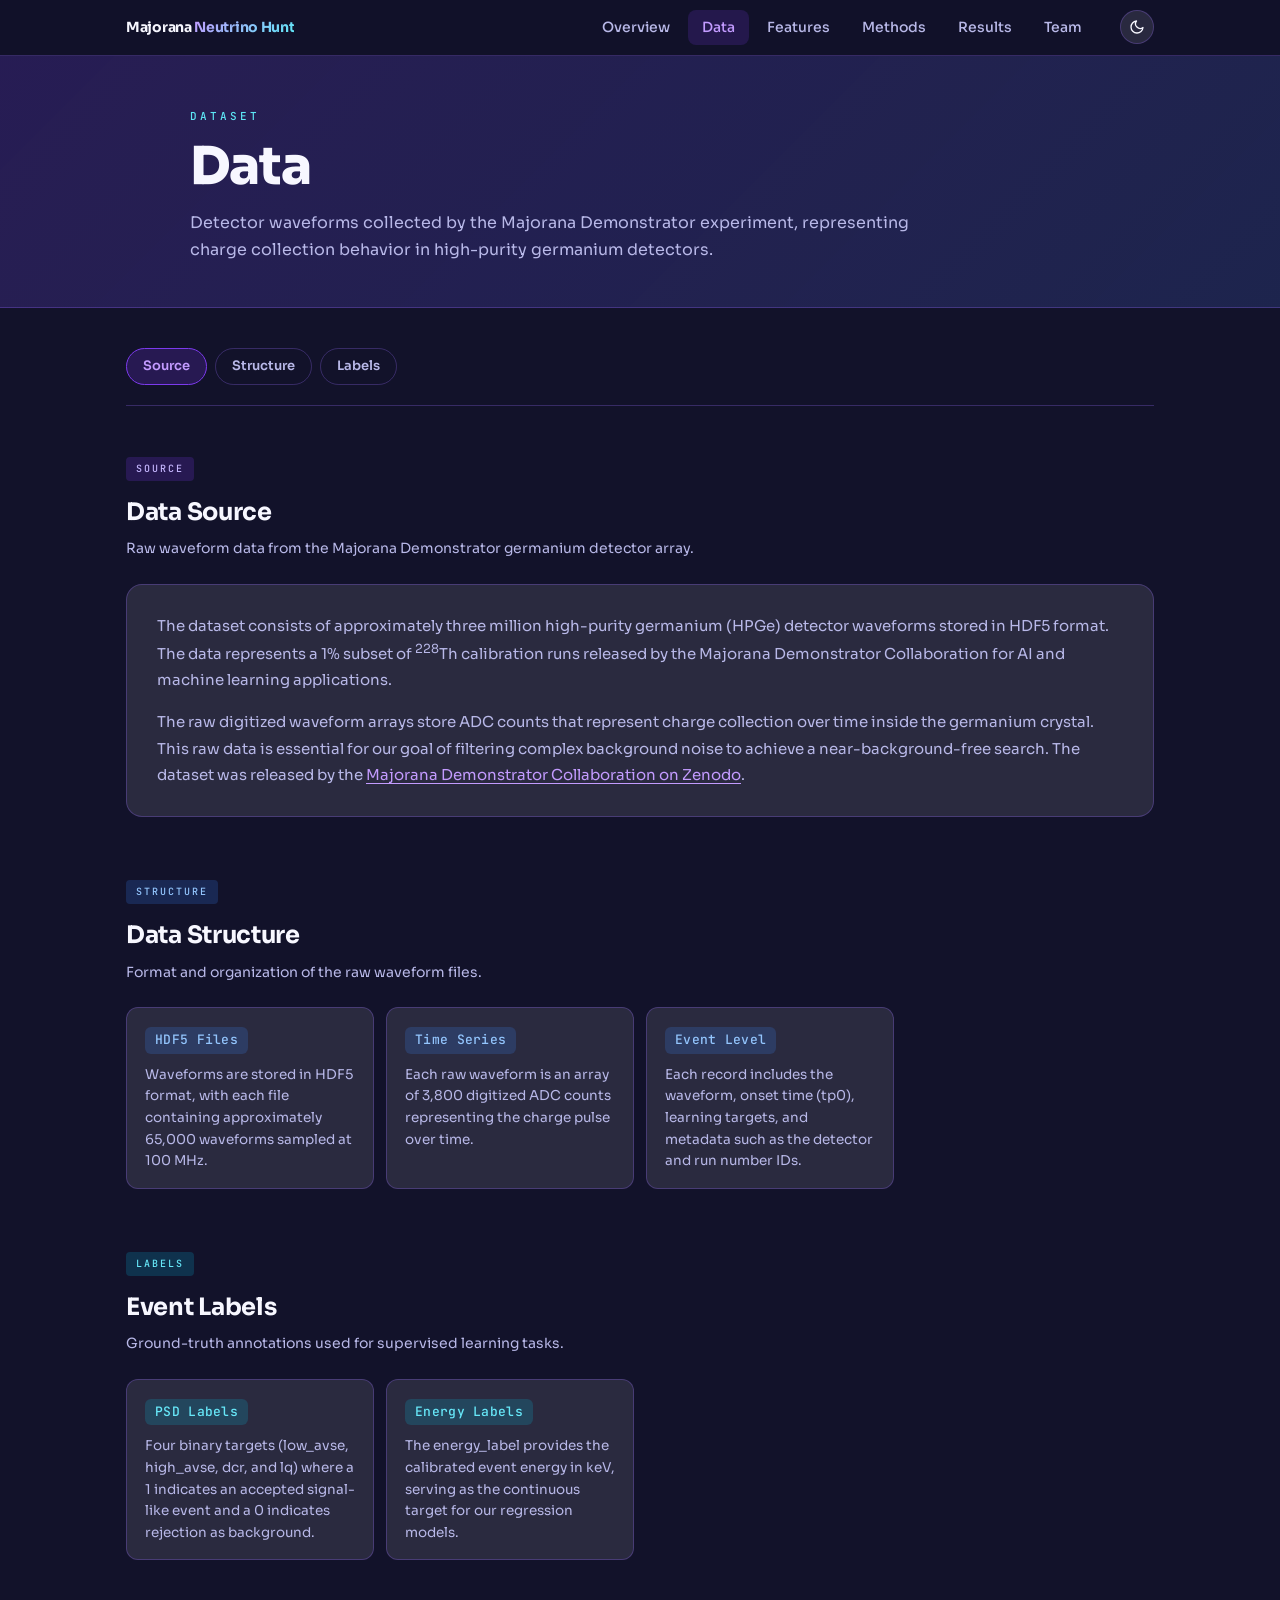
==== commit 12811b5b: "nav and data fix" ====
--- a/docs/data.html
+++ b/docs/data.html
@@ -90,7 +90,7 @@
 
         <div class="data-prose-card">
           <p>
-            Our dataset consists of approximately three million high-purity germanium (HPGe) detector
+            The dataset consists of approximately three million high-purity germanium (HPGe) detector
             waveforms stored in HDF5 format. The data represents a 1% subset of
             <sup>228</sup>Th calibration runs released by the Majorana Demonstrator Collaboration
             for AI and machine learning applications.
@@ -98,22 +98,10 @@
           <p>
             The raw digitized waveform arrays store ADC counts that represent charge collection over
             time inside the germanium crystal. This raw data is essential for our goal of filtering
-            complex background noise to achieve a near-background-free search.
+            complex background noise to achieve a near-background-free search. The dataset was
+            released by the
+            <a href="https://zenodo.org/records/8257027" target="_blank" rel="noopener noreferrer" style="color: var(--accent-bright); text-decoration: underline; text-underline-offset: 3px;">Majorana Demonstrator Collaboration on Zenodo</a>.
           </p>
-          <div class="citation-row">
-            <div class="citation-text">
-              <span class="citation-label">Dataset Citation</span>
-              Majorana Demonstrator Collaboration. <em>Majorana Demonstrator Data Release for AI/ML
-              Applications.</em> Zenodo, 2023.
-            </div>
-            <a class="citation-link"
-               href="https://zenodo.org/records/8257027"
-               target="_blank"
-               rel="noopener noreferrer">
-              <svg width="14" height="14" viewBox="0 0 24 24" fill="none" stroke="currentColor" stroke-width="2" stroke-linecap="round" stroke-linejoin="round"><path d="M18 13v6a2 2 0 0 1-2 2H5a2 2 0 0 1-2-2V8a2 2 0 0 1 2-2h6"/><polyline points="15 3 21 3 21 9"/><line x1="10" y1="14" x2="21" y2="3"/></svg>
-              View on Zenodo
-            </a>
-          </div>
         </div>
       </section>
 
--- a/docs/style.css
+++ b/docs/style.css
@@ -961,24 +961,37 @@
 @media (min-width: 900px) { .grid { grid-template-columns: 1fr 1fr; } }
 
 @media (max-width: 640px) {
-  .topnav {
+  .topnav-inner {
     padding: 0 12px;
-    gap: 8px;
+    width: 100%;
   }
 
+  .topnav-brand {
+    display: none;
+  }
+
+  .topnav-right {
+    width: 100%;
+    justify-content: space-between;
+    margin-left: 0;
+    gap: 0;
+  }
+
   .topnav-links {
+    display: flex;
+    flex: 1;
+    justify-content: space-evenly;
     overflow-x: auto;
     scrollbar-width: none;
-    flex-shrink: 1;
-    min-width: 0;
   }
 
   .topnav-links::-webkit-scrollbar { display: none; }
 
   .topnav-links a {
-    padding: 5px 8px;
-    font-size: 12px;
+    padding: 5px 6px;
+    font-size: 11px;
     white-space: nowrap;
+    text-align: center;
   }
 
   .theme-toggle {
@@ -986,5 +999,6 @@
     height: 28px;
     font-size: 13px;
     flex-shrink: 0;
+    margin-left: 16px;  /* 👈 gap between menu and toggle */
   }
 }
